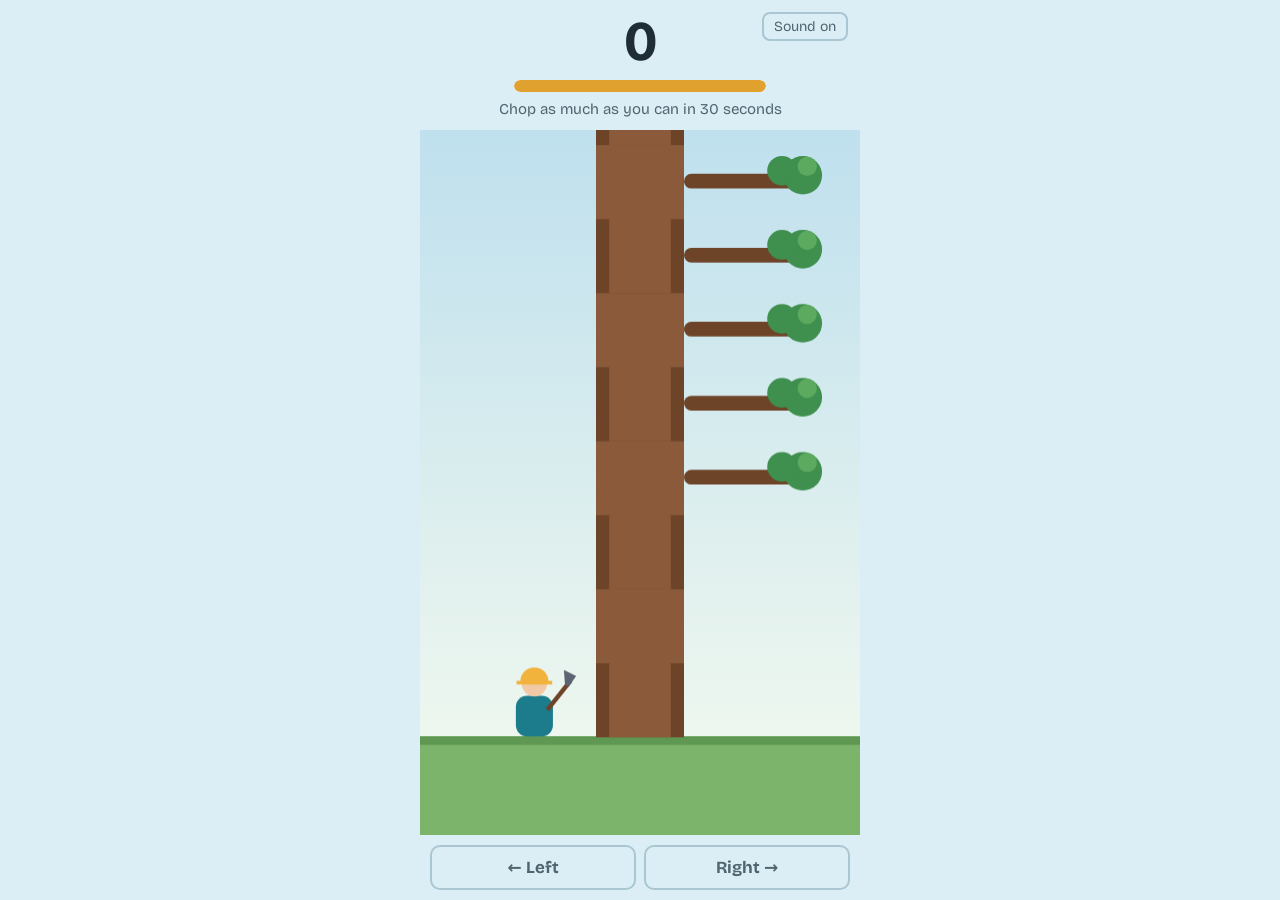
==== Arcade 2026/Games/chop-chop/index.html @ 5a25a4f0 "Add IEEE Arcade 2026 with the jam's games for Pinktober The games made at the IEEE Day Game Jam, pla" ====
<!DOCTYPE html>
<html lang="en">
<head>
<meta charset="utf-8">
<meta name="viewport" content="width=device-width, initial-scale=1, viewport-fit=cover">
<title>Chop Chop</title>
<link href="assets/fonts/fonts.css" rel="stylesheet">
<style>
  :root {
    --bg: #DCEEF5; --sky-top: #BFE0EE; --sky-bottom: #EEF7EF;
    --ground: #7DB46C; --ground-dark: #5E9852;
    --trunk: #8A5A3B; --trunk-dark: #6E4429; --leaf: #3F8F4E; --leaf-light: #5BAA5F;
    --player: #1C7C8C; --helmet: #F2B33D; --skin: #F1C9A5; --axe: #5B6470;
    --bar-bg: #FFFFFF; --bar: #E0A12E; --miss: #E04E39;
    --text: #1F2E36; --muted: #4F6570; --key-border: #A9C6D2; --key-on-text: #FFFFFF;
    box-sizing: border-box;
    padding-top: env(safe-area-inset-top, 0px);
    padding-bottom: env(safe-area-inset-bottom, 0px);
  }
  @media (prefers-color-scheme: dark) {
    :root:not([data-theme="light"]) {
      --bg: #141B2B; --sky-top: #121A2A; --sky-bottom: #26324A;
      --ground: #2F5A3A; --ground-dark: #234530;
      --trunk: #7A5034; --trunk-dark: #5C3A24; --leaf: #3C7A49; --leaf-light: #4F9459;
      --player: #3BB3C3; --helmet: #F2B33D; --skin: #E3B994; --axe: #A7B0BC;
      --bar-bg: #26324A; --bar: #F0B442; --miss: #FF6A55;
      --text: #E8EEF4; --muted: #9AABBE; --key-border: #34425E; --key-on-text: #141B2B;
    }
  }
  :root[data-theme="dark"] {
    --bg: #141B2B; --sky-top: #121A2A; --sky-bottom: #26324A;
    --ground: #2F5A3A; --ground-dark: #234530;
    --trunk: #7A5034; --trunk-dark: #5C3A24; --leaf: #3C7A49; --leaf-light: #4F9459;
    --player: #3BB3C3; --helmet: #F2B33D; --skin: #E3B994; --axe: #A7B0BC;
    --bar-bg: #26324A; --bar: #F0B442; --miss: #FF6A55;
    --text: #E8EEF4; --muted: #9AABBE; --key-border: #34425E; --key-on-text: #141B2B;
  }
  *, *::before, *::after { box-sizing: inherit; }
  html { height: 100%; scroll-padding-top: env(safe-area-inset-top, 0px); }
  body {
    height: 100%; margin: 0; overflow: hidden;
    background: var(--bg); color: var(--text);
    font-family: "Bricolage Grotesque", system-ui, -apple-system, "Segoe UI", Roboto, sans-serif;
    display: flex; justify-content: center;
  }
  .stage { position: relative; height: 100%; width: min(100%, 440px); display: flex; flex-direction: column; }
  header { position: relative; text-align: center; padding: 14px 16px 10px; }
  #mute {
    position: absolute; top: 12px; right: 12px;
    font: inherit; font-size: 14px; color: var(--muted);
    background: transparent; border: 2px solid var(--key-border); border-radius: 8px;
    padding: 4px 10px; cursor: pointer;
  }
  #mute:focus-visible { outline: 3px solid var(--player); outline-offset: 2px; }
  #score { font-size: 56px; font-weight: 700; line-height: 1; font-variant-numeric: tabular-nums; }
  .bar { margin: 10px auto 0; width: 62%; height: 12px; border-radius: 6px; background: var(--bar-bg); overflow: hidden; }
  #energy { height: 100%; width: 100%; background: var(--bar); border-radius: 6px; }
  #energy.low { background: var(--miss); }
  #status { margin-top: 8px; font-size: 15px; color: var(--muted); min-height: 1.3em; }
  .board { position: relative; flex: 1; min-height: 0; }
  canvas { display: block; width: 100%; height: 100%; touch-action: none; cursor: pointer; }
  footer { display: grid; grid-template-columns: 1fr 1fr; gap: 8px; padding: 10px; }
  .key {
    border: 2px solid var(--key-border); border-radius: 10px; padding: 10px 0;
    text-align: center; font-size: 17px; font-weight: 700; color: var(--muted);
    transition: background-color 60ms, color 60ms, border-color 60ms;
  }
  .key.down { background: var(--player); border-color: var(--player); color: var(--key-on-text); }
  .overlay {
    position: absolute; inset: 0; display: flex; flex-direction: column;
    align-items: center; justify-content: center; text-align: center; gap: 6px; padding: 24px;
    background: color-mix(in srgb, var(--bg) 60%, transparent);
  }
  .overlay[hidden] { display: none; }
  .overlay h2 { margin: 0; font-size: 34px; }
  .overlay p { margin: 0; font-size: 17px; color: var(--muted); }
  @media (prefers-reduced-motion: reduce) { .key { transition: none; } }
</style>
</head>
<body>
<div class="stage">
  <header>
    <button id="mute" type="button">Sound on</button>
    <div id="score">0</div>
    <div class="bar" aria-hidden="true"><div id="energy"></div></div>
    <div id="status"></div>
  </header>
  <div class="board">
    <canvas id="board" aria-label="Game board: a tree with branches and a woodcutter"></canvas>
    <div class="overlay" id="overlay" hidden>
      <h2 id="reason"></h2>
      <p id="final"></p>
      <p>Press left or right to play again</p>
    </div>
  </div>
  <footer>
    <div class="key" id="key0">← Left</div>
    <div class="key" id="key1">Right →</div>
  </footer>
</div>

<script>
(() => {
  const canvas = document.getElementById("board");
  const ctx = canvas.getContext("2d");
  const scoreEl = document.getElementById("score");
  const energyEl = document.getElementById("energy");
  const statusEl = document.getElementById("status");
  const overlay = document.getElementById("overlay");
  const reasonEl = document.getElementById("reason");
  const finalEl = document.getElementById("final");
  const keyEls = [document.getElementById("key0"), document.getElementById("key1")];
  const reduceMotion = window.matchMedia("(prefers-reduced-motion: reduce)").matches;

  // segs[0] is the trunk piece beside the woodcutter; each value is the branch side (0 left, 1 right, -1 none)
  let segs, side, score, state, energy, lockUntil, fall, flyers, swingAt, deathAt;

  // Sound effects, made in the browser (no audio files needed)
  let audio = null, muted = false;
  try { muted = localStorage.getItem("chopChopMuted") === "1"; } catch (e) {}
  const muteBtn = document.getElementById("mute");
  const showMute = () => { muteBtn.textContent = muted ? "Sound off" : "Sound on"; };
  showMute();
  muteBtn.addEventListener("click", () => {
    muted = !muted;
    try { localStorage.setItem("chopChopMuted", muted ? "1" : "0"); } catch (e) {}
    showMute();
    muteBtn.blur();
  });

  function getAudio() {
    if (muted) return null;
    if (!audio) {
      const Ctx = window.AudioContext || window.webkitAudioContext;
      if (!Ctx) return null;
      audio = new Ctx();
    }
    if (audio.state === "suspended") audio.resume();
    return audio;
  }

  function chopSound() {
    const a = getAudio();
    if (!a) return;
    const t = a.currentTime;
    // Crack of the axe: a short burst of filtered noise
    const len = Math.floor(a.sampleRate * 0.06);
    const buf = a.createBuffer(1, len, a.sampleRate);
    const data = buf.getChannelData(0);
    for (let i = 0; i < len; i++) data[i] = (Math.random() * 2 - 1) * Math.pow(1 - i / len, 3);
    const noise = a.createBufferSource();
    noise.buffer = buf;
    const filter = a.createBiquadFilter();
    filter.type = "bandpass";
    filter.frequency.value = 1700 + Math.random() * 500;
    filter.Q.value = 1.2;
    const ng = a.createGain();
    ng.gain.value = 0.6;
    noise.connect(filter).connect(ng).connect(a.destination);
    noise.start(t);
    // Thud of the wood: a quick falling tone
    const osc = a.createOscillator();
    osc.type = "triangle";
    osc.frequency.setValueAtTime(210 + Math.random() * 40, t);
    osc.frequency.exponentialRampToValueAtTime(90, t + 0.08);
    const og = a.createGain();
    og.gain.setValueAtTime(0.5, t);
    og.gain.exponentialRampToValueAtTime(0.001, t + 0.1);
    osc.connect(og).connect(a.destination);
    osc.start(t);
    osc.stop(t + 0.11);
  }

  function dieSound() {
    const a = getAudio();
    if (!a) return;
    const t = a.currentTime;
    const osc = a.createOscillator();
    osc.type = "square";
    osc.frequency.setValueAtTime(320, t);
    osc.frequency.exponentialRampToValueAtTime(70, t + 0.5);
    const g = a.createGain();
    g.gain.setValueAtTime(0.18, t);
    g.gain.exponentialRampToValueAtTime(0.001, t + 0.55);
    osc.connect(g).connect(a.destination);
    osc.start(t);
    osc.stop(t + 0.56);
  }

  const MAX_TIME = 30; // length of one game, in seconds

  let best = 0;
  try { best = Number(localStorage.getItem("chopChopBest30")) || 0; } catch (e) {}

  // Branch odds (tweak these two numbers to change how busy the tree is)
  const EMPTY_AFTER_GAP = 0.1;     // after an empty piece: 10% empty again, otherwise a branch (50/50 left or right)
  const SAME_AFTER_BRANCH = 0.6;   // after a branch: 60% another on the same side, otherwise one empty gap
  // A branch never switches sides without an empty piece in between.
  function nextBranch(prev) {
    if (prev === -1) {
      if (Math.random() < EMPTY_AFTER_GAP) return -1;
      return Math.random() < 0.5 ? 0 : 1;
    }
    return Math.random() < SAME_AFTER_BRANCH ? prev : -1;
  }
  function topUp() { while (segs.length < 40) segs.push(nextBranch(segs[segs.length - 1])); }

  function showStatus() {
    statusEl.textContent = state === "ready"
      ? `Chop as much as you can in ${MAX_TIME} seconds`
      : state === "playing"
        ? `${Math.ceil(energy)} s left  ·  Best ${best}`
        : `Best ${best}`;
  }

  function reset() {
    segs = [-1, -1, -1]; topUp(); // a clear start
    side = 0; score = 0; state = "ready"; energy = MAX_TIME;
    fall = 0; flyers = []; swingAt = -1e9; deathAt = -1e9;
    scoreEl.textContent = "0";
    overlay.hidden = true;
    showStatus();
  }

  function end(reason) {
    state = "over"; deathAt = performance.now();
    lockUntil = deathAt + 700;
    if (score > best) {
      best = score;
      try { localStorage.setItem("chopChopBest30", String(best)); } catch (e) {}
    }
    reasonEl.textContent = reason === "branch" ? "A branch fell on you"
      : "Time's up";
    finalEl.textContent = `Score ${score}  ·  Best ${best}`;
    overlay.hidden = false;
    showStatus();
    // Tell the IEEE arcade menu the score (does nothing when played on its own)
    if (window.parent !== window) window.parent.postMessage({ type: "arcade:over", score }, "*");
  }

  function press(s) {
    const now = performance.now();
    if (state === "over") {
      if (now >= lockUntil) reset();
      return;
    }
    if (state === "ready") state = "playing";

    side = s;
    swingAt = now;
    chopSound();
    const cut = segs.shift();
    topUp();
    flyers.push({ branch: cut, dir: s === 0 ? 1 : -1, t0: now });
    fall = 1;

    if (segs[0] === side) { dieSound(); end("branch"); return; }

    score++;
    scoreEl.textContent = String(score);
    showStatus();
  }

  function setHeld(lane, down) { keyEls[lane].classList.toggle("down", down); }

  // Keyboard (what the Arduino script sends)
  const KEYMAP = { ArrowLeft: 0, ArrowRight: 1 };
  window.addEventListener("keydown", e => {
    const s = KEYMAP[e.key];
    if (s === undefined) return;
    e.preventDefault();
    setHeld(s, true);
    if (!e.repeat) press(s);
  });
  window.addEventListener("keyup", e => {
    const s = KEYMAP[e.key];
    if (s !== undefined) setHeld(s, false);
  });
  window.addEventListener("blur", () => { setHeld(0, false); setHeld(1, false); });

  // Mouse / touch, for testing without the controller
  canvas.addEventListener("pointerdown", e => {
    const rect = canvas.getBoundingClientRect();
    const s = e.clientX - rect.left < rect.width / 2 ? 0 : 1;
    setHeld(s, true);
    setTimeout(() => setHeld(s, false), 100);
    press(s);
  });

  function resize() {
    const r = canvas.getBoundingClientRect();
    const d = window.devicePixelRatio || 1;
    canvas.width = Math.max(1, Math.round(r.width * d));
    canvas.height = Math.max(1, Math.round(r.height * d));
  }
  new ResizeObserver(resize).observe(canvas);

  function roundRect(x, y, w, h, r) {
    ctx.beginPath();
    if (ctx.roundRect) ctx.roundRect(x, y, w, h, r);
    else ctx.rect(x, y, w, h);
    ctx.fill();
  }
  function circle(x, y, r) { ctx.beginPath(); ctx.arc(x, y, r, 0, Math.PI * 2); ctx.fill(); }

  function draw(now) {
    const css = getComputedStyle(document.documentElement);
    const col = name => css.getPropertyValue(name).trim();
    const W = canvas.width, H = canvas.height;
    const groundY = H * 0.86;
    const segH = Math.min(H * 0.105, W * 0.2);
    const trunkW = W * 0.2;
    const trunkL = (W - trunkW) / 2, trunkR = trunkL + trunkW;
    const branchLen = W * 0.27, branchT = segH * 0.2;

    ctx.save();
    if (state === "over" && !reduceMotion) {
      const t = (now - deathAt) / 250;
      if (t < 1) ctx.translate((Math.random() - 0.5) * W * 0.03 * (1 - t), 0);
    }

    // Sky and ground
    const sky = ctx.createLinearGradient(0, 0, 0, groundY);
    sky.addColorStop(0, col("--sky-top"));
    sky.addColorStop(1, col("--sky-bottom"));
    ctx.fillStyle = sky;
    ctx.fillRect(0, 0, W, groundY);
    ctx.fillStyle = col("--ground");
    ctx.fillRect(0, groundY, W, H - groundY);
    ctx.fillStyle = col("--ground-dark");
    ctx.fillRect(0, groundY, W, H * 0.012);

    function drawBranch(cy, s, x0) {
      const dir = s === 0 ? -1 : 1;
      const tipX = x0 + dir * branchLen;
      ctx.fillStyle = col("--trunk-dark");
      roundRect(Math.min(x0, tipX), cy - branchT / 2, branchLen, branchT, branchT / 2);
      ctx.fillStyle = col("--leaf");
      circle(tipX, cy - segH * 0.08, segH * 0.26);
      circle(tipX - dir * segH * 0.28, cy - segH * 0.14, segH * 0.2);
      ctx.fillStyle = col("--leaf-light");
      circle(tipX + dir * segH * 0.06, cy - segH * 0.2, segH * 0.13);
    }

    // Trunk pieces, sliding down after each chop
    const drop = fall * segH;
    const count = Math.ceil(groundY / segH) + 2;
    for (let i = 0; i < count; i++) {
      const bottom = groundY - i * segH - drop;
      const top = bottom - segH;
      if (bottom < 0) break;
      ctx.fillStyle = i % 2 ? col("--trunk") : col("--trunk-dark");
      ctx.fillRect(trunkL, top, trunkW, segH + 1);
      ctx.fillStyle = col("--trunk");
      ctx.fillRect(trunkL + trunkW * 0.15, top, trunkW * 0.7, segH + 1);
      const b = segs[i];
      if (b === 0) drawBranch(top + segH / 2, 0, trunkL);
      if (b === 1) drawBranch(top + segH / 2, 1, trunkR);
    }

    // Chopped pieces flying off
    flyers = flyers.filter(f => now - f.t0 < 350);
    for (const f of flyers) {
      const t = (now - f.t0) / 350;
      ctx.save();
      ctx.globalAlpha = 1 - t;
      ctx.translate(W / 2 + f.dir * W * 0.9 * t, groundY - segH / 2 - segH * 1.2 * Math.sin(t * Math.PI));
      ctx.rotate(f.dir * t * 5);
      ctx.fillStyle = col("--trunk");
      ctx.fillRect(-trunkW / 2, -segH / 2, trunkW, segH);
      ctx.restore();
    }

    // Woodcutter
    const gap = W * 0.14;
    const px = side === 0 ? trunkL - gap : trunkR + gap;
    const face = side === 0 ? 1 : -1; // faces the trunk
    const bodyW = segH * 0.5, bodyH = segH * 0.55;
    const bodyTop = groundY - bodyH;
    const dead = state === "over";
    ctx.fillStyle = dead ? col("--miss") : col("--player");
    roundRect(px - bodyW / 2, bodyTop, bodyW, bodyH, bodyW * 0.3);
    ctx.fillStyle = col("--skin");
    circle(px, bodyTop - segH * 0.16, segH * 0.17);
    ctx.fillStyle = col("--helmet");
    ctx.beginPath();
    ctx.arc(px, bodyTop - segH * 0.19, segH * 0.19, Math.PI, 0);
    ctx.fill();
    ctx.fillRect(px - segH * 0.24, bodyTop - segH * 0.2, segH * 0.48, segH * 0.05);

    // Axe: swings into the trunk on each chop
    const swinging = now - swingAt < 110;
    ctx.save();
    ctx.translate(px + face * bodyW * 0.35, bodyTop + bodyH * 0.35);
    ctx.scale(face, 1);
    ctx.rotate(swinging ? 0.15 : -0.9); // raised at rest, level with the trunk mid-swing
    ctx.fillStyle = col("--trunk-dark");
    ctx.fillRect(0, -segH * 0.03, segH * 0.5, segH * 0.06);
    ctx.fillStyle = col("--axe");
    ctx.beginPath();
    ctx.moveTo(segH * 0.42, -segH * 0.03);
    ctx.lineTo(segH * 0.56, -segH * 0.16);
    ctx.lineTo(segH * 0.6, segH * 0.02);
    ctx.lineTo(segH * 0.42, segH * 0.03);
    ctx.fill();
    ctx.restore();

    ctx.restore();
  }

  let last = performance.now();
  function frame(now) {
    const dt = Math.min(0.05, (now - last) / 1000);
    last = now;
    fall = reduceMotion ? 0 : Math.max(0, fall - dt / 0.07);
    if (state === "playing") {
      energy -= dt;
      showStatus();
      if (energy <= 0) { energy = 0; dieSound(); end("time"); }
    }
    energyEl.style.width = `${(energy / MAX_TIME * 100).toFixed(1)}%`;
    energyEl.classList.toggle("low", energy < MAX_TIME * 0.25);
    draw(now);
    requestAnimationFrame(frame);
  }

  reset();
  resize();
  requestAnimationFrame(frame);
})();
</script>
</body>
</html>
---- Arcade 2026/Games/chop-chop/assets/fonts/fonts.css ----
/* Bundled from Google Fonts (SIL Open Font License) so the game works offline */
/* latin-ext */
@font-face {
  font-family: 'Bricolage Grotesque';
  font-style: normal;
  font-weight: 400;
  font-stretch: 100%;
  font-display: swap;
  src: url(BricolageGrotesque-400-latin-ext.woff2) format('woff2');
  unicode-range: U+0100-02BA, U+02BD-02C5, U+02C7-02CC, U+02CE-02D7, U+02DD-02FF, U+0304, U+0308, U+0329, U+1D00-1DBF, U+1E00-1E9F, U+1EF2-1EFF, U+2020, U+20A0-20AB, U+20AD-20C4, U+2113, U+2C60-2C7F, U+A720-A7FF;
}
/* latin */
@font-face {
  font-family: 'Bricolage Grotesque';
  font-style: normal;
  font-weight: 400;
  font-stretch: 100%;
  font-display: swap;
  src: url(BricolageGrotesque-400-latin.woff2) format('woff2');
  unicode-range: U+0000-00FF, U+0131, U+0152-0153, U+02BB-02BC, U+02C6, U+02DA, U+02DC, U+0304, U+0308, U+0329, U+2000-206F, U+20AC, U+2122, U+2191, U+2193, U+2212, U+2215, U+FEFF, U+FFFD;
}
/* latin-ext */
@font-face {
  font-family: 'Bricolage Grotesque';
  font-style: normal;
  font-weight: 700;
  font-stretch: 100%;
  font-display: swap;
  src: url(BricolageGrotesque-700-latin-ext.woff2) format('woff2');
  unicode-range: U+0100-02BA, U+02BD-02C5, U+02C7-02CC, U+02CE-02D7, U+02DD-02FF, U+0304, U+0308, U+0329, U+1D00-1DBF, U+1E00-1E9F, U+1EF2-1EFF, U+2020, U+20A0-20AB, U+20AD-20C4, U+2113, U+2C60-2C7F, U+A720-A7FF;
}
/* latin */
@font-face {
  font-family: 'Bricolage Grotesque';
  font-style: normal;
  font-weight: 700;
  font-stretch: 100%;
  font-display: swap;
  src: url(BricolageGrotesque-700-latin.woff2) format('woff2');
  unicode-range: U+0000-00FF, U+0131, U+0152-0153, U+02BB-02BC, U+02C6, U+02DA, U+02DC, U+0304, U+0308, U+0329, U+2000-206F, U+20AC, U+2122, U+2191, U+2193, U+2212, U+2215, U+FEFF, U+FFFD;
}
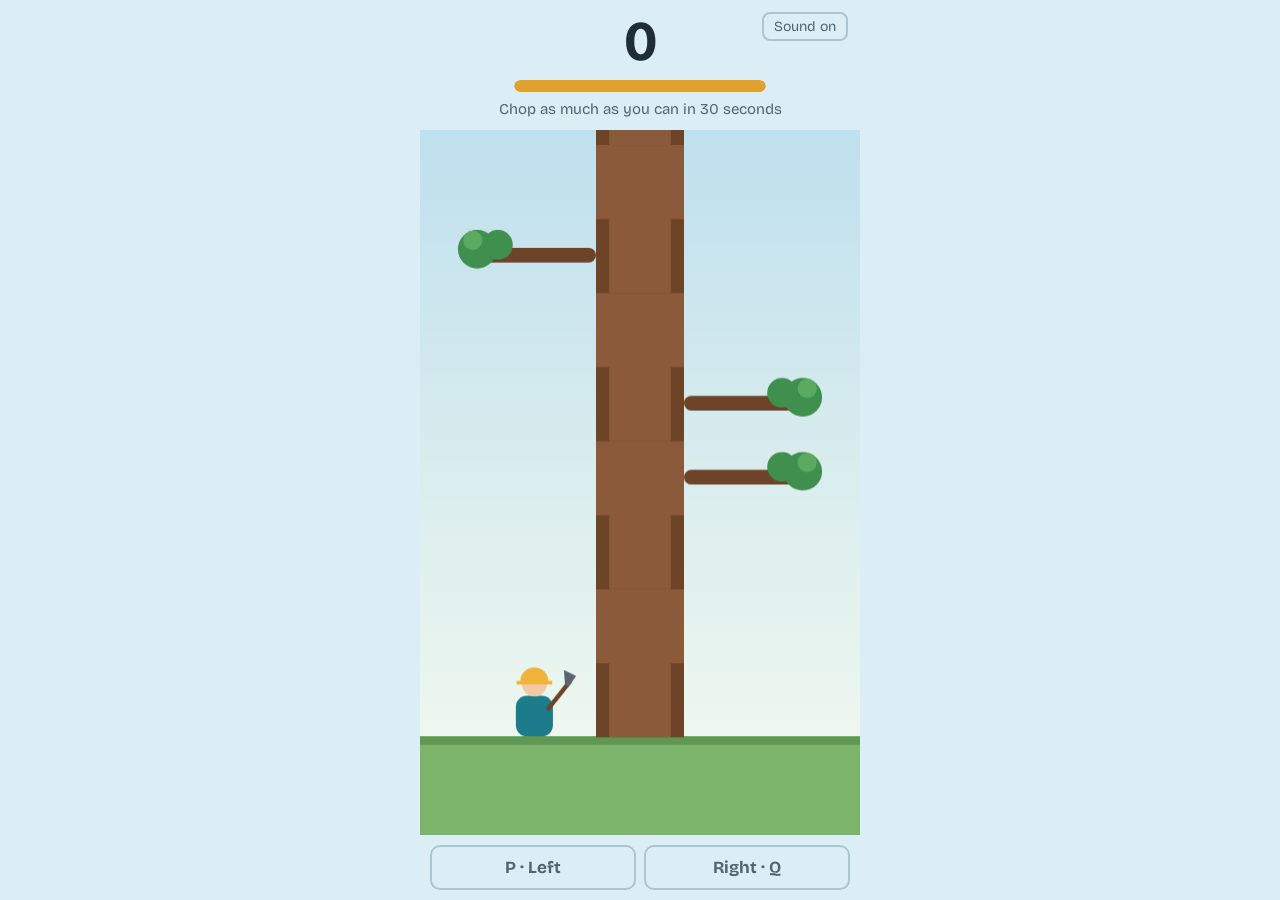
==== commit ce5e5a05: "Change Four Key Tiles to O W P Q and Chop Chop to P / Q, fix tile freeze - Four Key Tiles lanes are " ====
--- a/Arcade 2026/Games/chop-chop/index.html
+++ b/Arcade 2026/Games/chop-chop/index.html
@@ -90,12 +90,12 @@
     <div class="overlay" id="overlay" hidden>
       <h2 id="reason"></h2>
       <p id="final"></p>
-      <p>Press left or right to play again</p>
+      <p>Press P or Q to play again</p>
     </div>
   </div>
   <footer>
-    <div class="key" id="key0">← Left</div>
-    <div class="key" id="key1">Right →</div>
+    <div class="key" id="key0">P · Left</div>
+    <div class="key" id="key1">Right · Q</div>
   </footer>
 </div>
 
@@ -263,8 +263,8 @@
 
   function setHeld(lane, down) { keyEls[lane].classList.toggle("down", down); }
 
-  // Keyboard (what the Arduino script sends)
-  const KEYMAP = { ArrowLeft: 0, ArrowRight: 1 };
+  // Keyboard: P chops left, Q chops right. The arrows are what the tap pads send.
+  const KEYMAP = { p: 0, P: 0, ArrowLeft: 0, q: 1, Q: 1, ArrowRight: 1 };
   window.addEventListener("keydown", e => {
     const s = KEYMAP[e.key];
     if (s === undefined) return;
